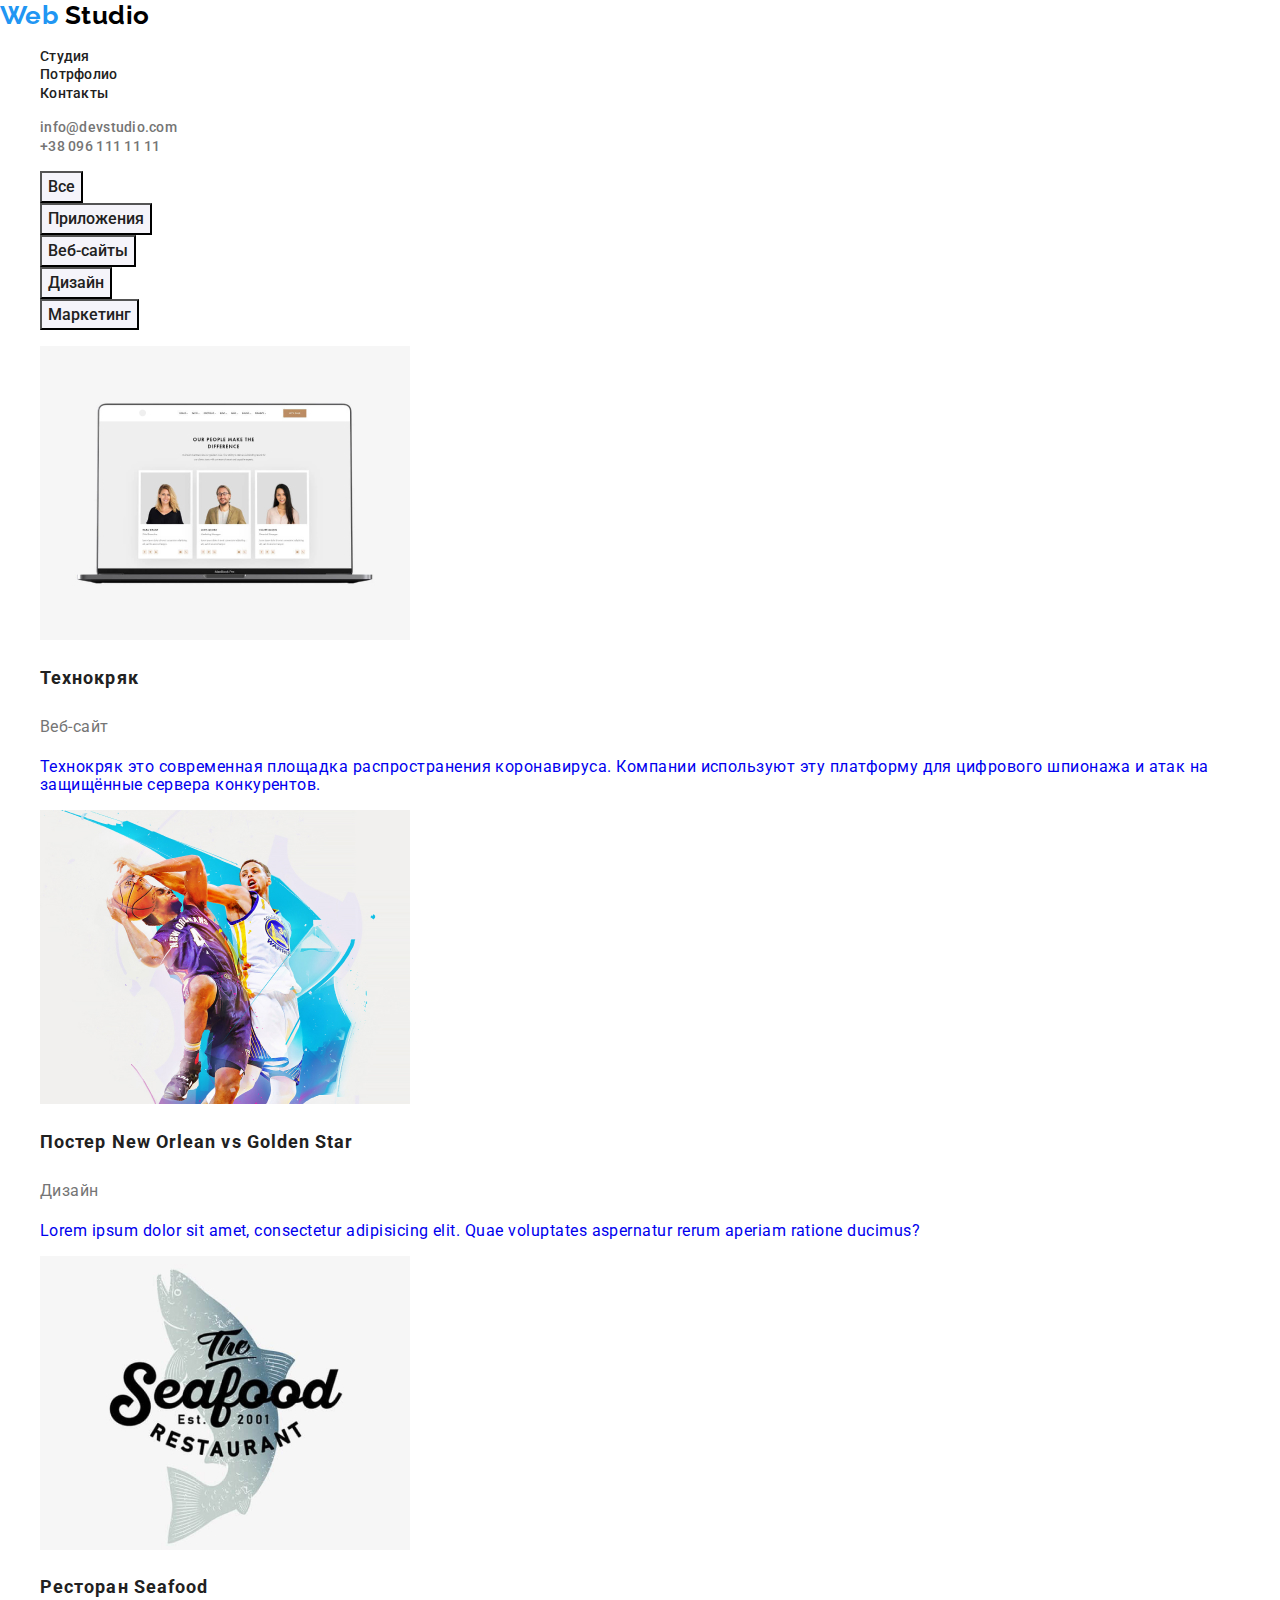
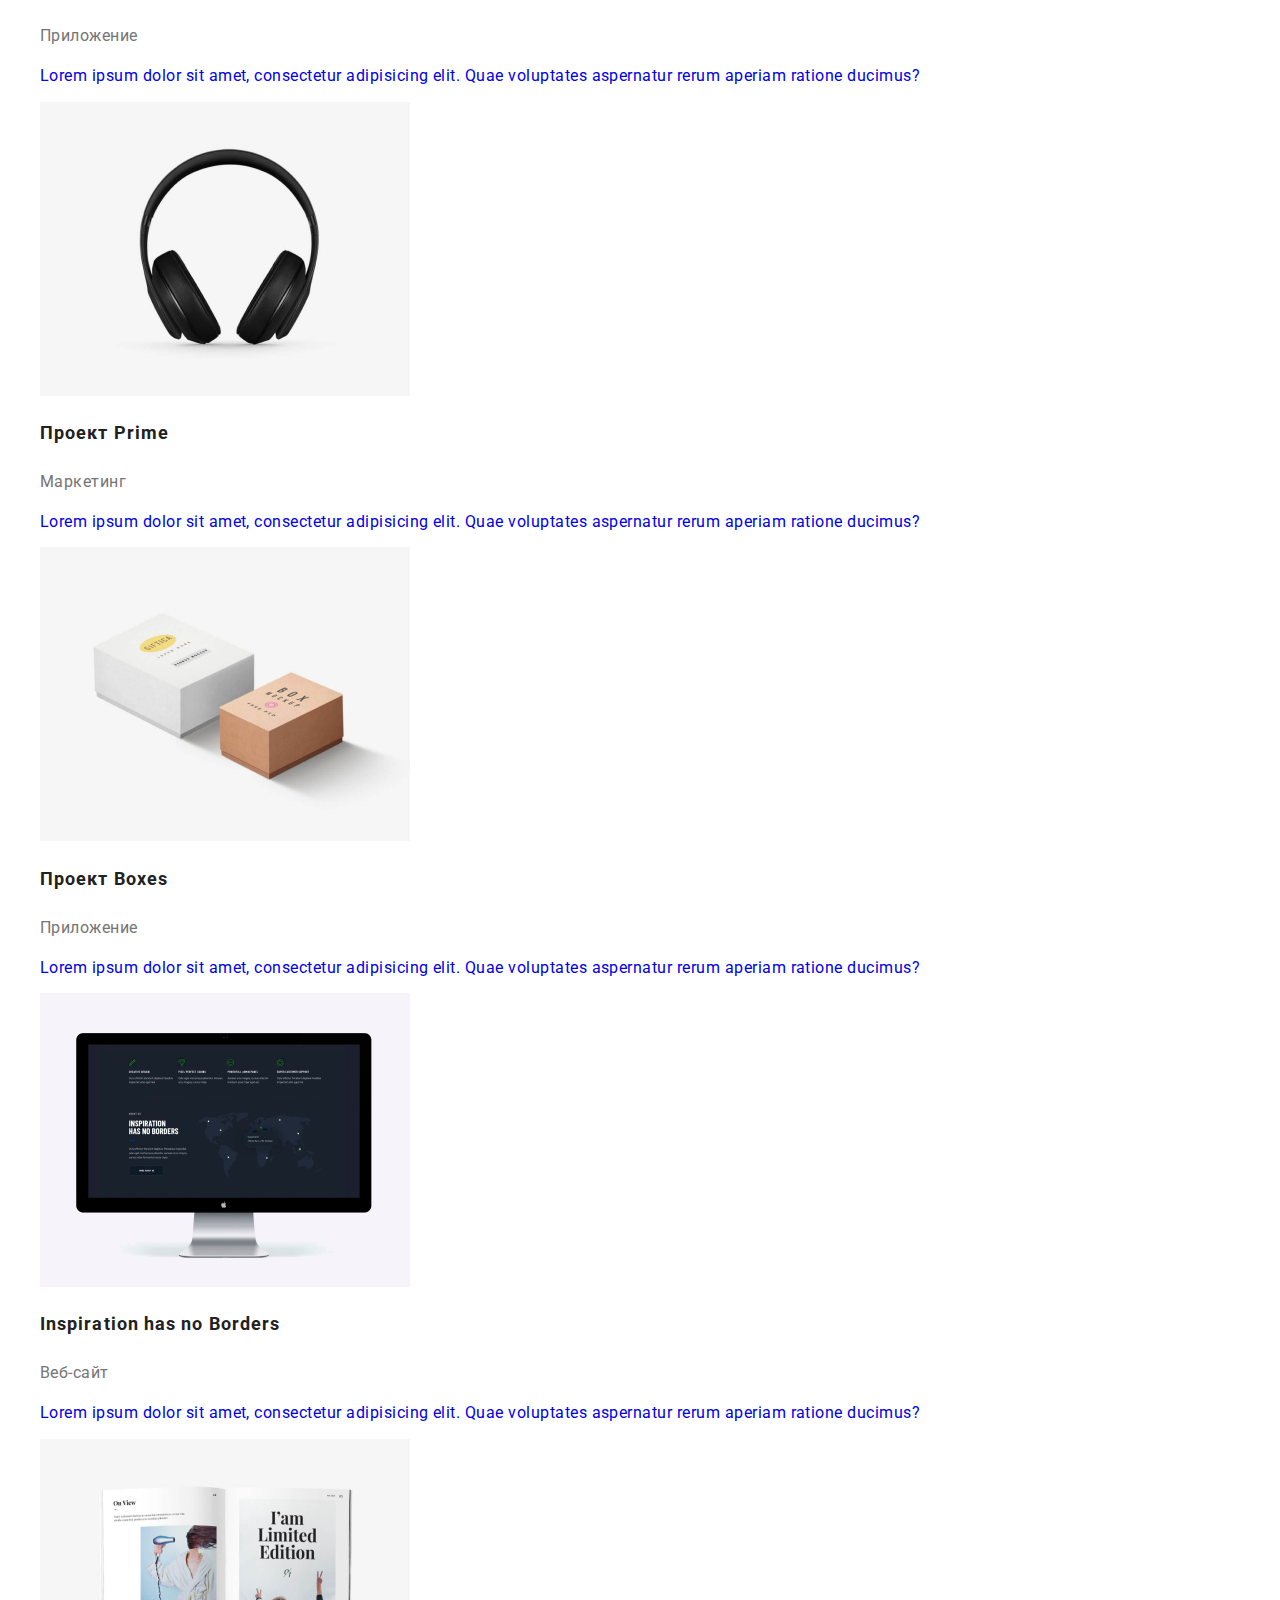
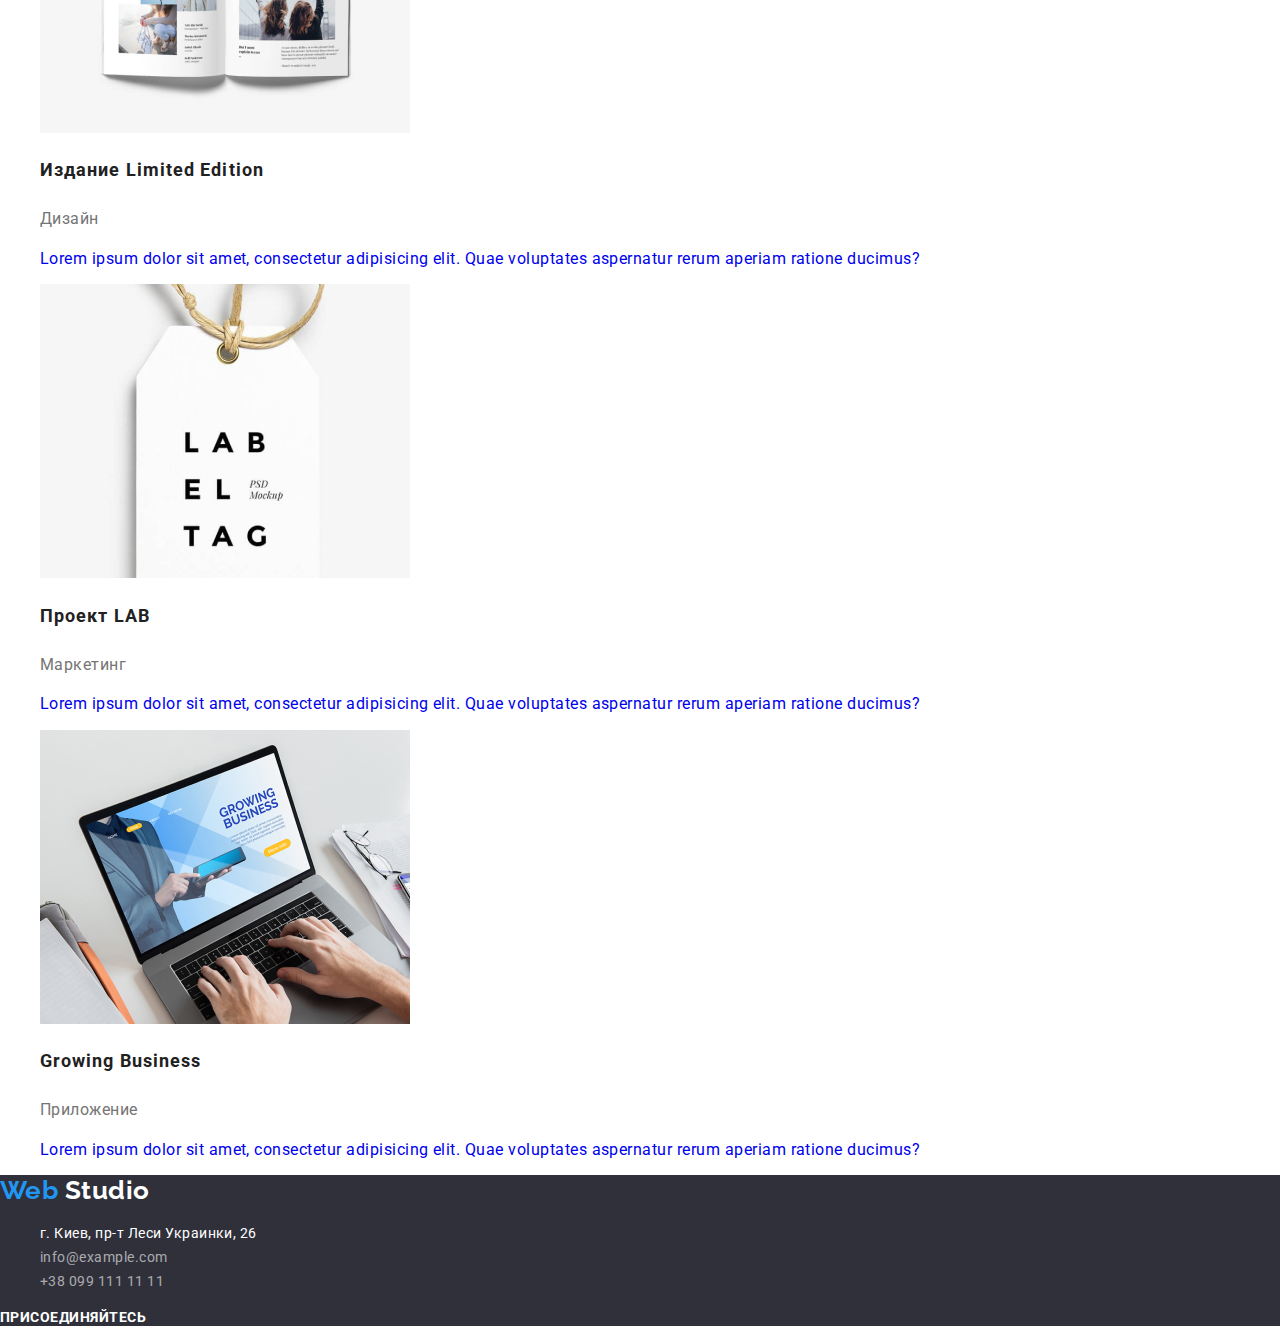
==== portfolio.html @ f80a69b3 "Добавляет файлы с домашней работы №2" ====
<!DOCTYPE html>
<html lang="ru">
  <head>
    <meta charset="UTF-8" />
    <meta name="viewport" content="width=device-width, initial-scale=1.0" />
    <title>Потрфолио</title>
    <link
      href="https://fonts.googleapis.com/css2?family=Raleway:wght@700&family=Roboto:wght@400;500;700;900&display=swap"
      rel="stylesheet"
    />
    <link rel="stylesheet" href="./css/normalize.css" />
    <link rel="stylesheet" href="./css/styles.css" />
  </head>
  <body>
    <header class="header">
      <a href="./index.html" class="logo link"
        ><span class="logo-accent">Web</span> Studio</a
      >
      <nav>
        <ul class="list">
          <li><a href="./index.html" class="link header-nav">Студия</a></li>
          <li>
            <a href="./portfolio.html" class="link header-nav">Потрфолио</a>
          </li>
          <li><a href="#" class="link header-nav">Контакты</a></li>
        </ul>
      </nav>
      <ul class="list">
        <li>
          <a href="mailto:info@devstudio.com" class="link header-phones"
            >info@devstudio.com</a
          >
        </li>
        <li>
          <a href="tel:+380961111111" class="link header-phones"
            >+38 096 111 11 11</a
          >
        </li>
      </ul>
    </header>
    <main>
      <!--portfolio filter-->
      <ul class="list">
        <li><button type="button" class="portfolio-nav-button">Все</button></li>
        <li>
          <button type="button" class="portfolio-nav-button">Приложения</button>
        </li>
        <li>
          <button type="button" class="portfolio-nav-button">Веб-сайты</button>
        </li>
        <li>
          <button type="button" class="portfolio-nav-button">Дизайн</button>
        </li>
        <li>
          <button type="button" class="portfolio-nav-button">Маркетинг</button>
        </li>
      </ul>
      <!--list of works-->
      <section class="works">
        <h1 hidden>Все работы Web Studio</h1>
        <ul class="list">
          <li>
            <a href="#" class="link">
              <img src="./images/tehnokryak.jpg" alt="Технокряк" />
              <h2 class="title">Технокряк</h2>
              <p class="name">Веб-сайт</p>
              <p>
                Технокряк это современная площадка распространения коронавируса.
                Компании используют эту платформу для цифрового шпионажа и атак
                на защищённые сервера конкурентов.
              </p>
            </a>
          </li>
          <li>
            <a href="#" class="link">
              <img
                src="./images/poster-new-orlean-golden-star.jpg"
                alt="Постер New Orlean vs Golden Star"
              />
              <h2 class="title">Постер New Orlean vs Golden Star</h2>
              <p class="name">Дизайн</p>
              <p>
                Lorem ipsum dolor sit amet, consectetur adipisicing elit. Quae
                voluptates aspernatur rerum aperiam ratione ducimus?
              </p>
            </a>
          </li>
          <li>
            <a href="#" class="link">
              <img src="./images/restoran-seafood.jpg" alt="Ресторан Seafood" />
              <h2 class="title">Ресторан Seafood</h2>
              <p class="name">Приложение</p>
              <p>
                Lorem ipsum dolor sit amet, consectetur adipisicing elit. Quae
                voluptates aspernatur rerum aperiam ratione ducimus?
              </p>
            </a>
          </li>
          <li>
            <a href="#" class="link">
              <img src="./images/proekt-prime.jpg" alt="Проект Prime" />
              <h2 class="title">Проект Prime</h2>
              <p class="name">Маркетинг</p>
              <p>
                Lorem ipsum dolor sit amet, consectetur adipisicing elit. Quae
                voluptates aspernatur rerum aperiam ratione ducimus?
              </p>
            </a>
          </li>
          <li>
            <a href="#" class="link">
              <img src="./images/proekt-boxes.jpg" alt="Проект Boxes" />
              <h2 class="title">Проект Boxes</h2>
              <p class="name">Приложение</p>
              <p>
                Lorem ipsum dolor sit amet, consectetur adipisicing elit. Quae
                voluptates aspernatur rerum aperiam ratione ducimus?
              </p>
            </a>
          </li>
          <li>
            <a href="#" class="link">
              <img
                src="./images/inspiration-has-no-borders.jpg"
                alt="Inspiration has no Borders"
              />
              <h2 class="title">Inspiration has no Borders</h2>
              <p class="name">Веб-сайт</p>
              <p>
                Lorem ipsum dolor sit amet, consectetur adipisicing elit. Quae
                voluptates aspernatur rerum aperiam ratione ducimus?
              </p>
            </a>
          </li>
          <li>
            <a href="#" class="link">
              <img
                src="./images/izdanie-limited-edition.jpg"
                alt="Издание Limited Edition"
              />
              <h2 class="title">Издание Limited Edition</h2>
              <p class="name">Дизайн</p>
              <p>
                Lorem ipsum dolor sit amet, consectetur adipisicing elit. Quae
                voluptates aspernatur rerum aperiam ratione ducimus?
              </p>
            </a>
          </li>
          <li>
            <a href="#" class="link">
              <img src="./images/proekt-lab.jpg" alt="Проект LAB" />
              <h2 class="title">Проект LAB</h2>
              <p class="name">Маркетинг</p>
              <p>
                Lorem ipsum dolor sit amet, consectetur adipisicing elit. Quae
                voluptates aspernatur rerum aperiam ratione ducimus?
              </p>
            </a>
          </li>
          <li>
            <a href="#" class="link">
              <img src="./images/growing-business.jpg" alt="Growing Business" />
              <h2 class="title">Growing Business</h2>
              <p class="name">Приложение</p>
              <p>
                Lorem ipsum dolor sit amet, consectetur adipisicing elit. Quae
                voluptates aspernatur rerum aperiam ratione ducimus?
              </p>
            </a>
          </li>
        </ul>
      </section>
    </main>
    <footer>
      <!--Contacts-->
      <div>
        <a href="./index.html" class="footer-logo link"
          ><span class="logo-accent">Web</span> Studio</a
        >
        <addres>
          <ul class="list">
            <li>
              <a
                href="https://goo.gl/maps/sVTpTt4ChwsojPR68"
                target="_blank"
                rel="noopener noreferrer"
                class="link addres"
                >г. Киев, пр-т Леси Украинки, 26</a
              >
            </li>
            <li>
              <a href="mailto:info@example.com" class="link contacts"
                >info@example.com</a
              >
            </li>
            <li>
              <a href="tel:+380991111111" class="link contacts"
                >+38 099 111 11 11</a
              >
            </li>
          </ul>
        </addres>
      </div>
      <!--Social links-->
      <div>
        <h3 class="footer-title">Присоединяйтесь</h3>
        <ul class="list">
          <li>
            <a
              href="#"
              target="_blank"
              rel="noopener noreferrer"
              aria-label="Instagram"
            ></a>
          </li>
          <li>
            <a
              href="#"
              target="_blank"
              rel="noopener noreferrer"
              aria-label="Twitter"
            ></a>
          </li>
          <li>
            <a
              href="#"
              target="_blank"
              rel="noopener noreferrer"
              aria-label="Facebook"
            ></a>
          </li>
          <li>
            <a
              href="#"
              target="_blank"
              rel="noopener noreferrer"
              aria-label="Linkedin"
            ></a>
          </li>
        </ul>
      </div>
    </footer>
  </body>
</html>
---- css/styles.css ----
:root {
  --page-background-color: #ffffff;
  --primary-text-color: #757575;
  --secondary-text-color: #ffffff;
  --title-color: #212121;
  --accent-color: #2196f3;
  --logo-color: #000000;
  --footer-bg: #2f303a;
  --footer-phones: rgba(255, 255, 255, 0.6);
  --button-bg-hover: #188ce8;
  --button-portfolio-bg: #f5f4fa;
}

body {
  background-color: var(--page-background-color);
  color: var(--primary-text-color);
  font-family: Roboto, sans-serif;
  letter-spacing: 0.03em;
}

footer {
  background-color: var(--footer-bg);
}

.list {
  list-style: none;
}
.link {
  text-decoration: none;
}

/* header */
.logo {
  color: var(--logo-color);
  font-family: Raleway, sans-serif;
  font-size: 26px;
  font-weight: 700;
  line-height: 1.19;
}
.logo-accent {
  color: var(--accent-color);
}

.header-nav {
  color: var(--title-color);
  font-weight: 500;
  font-size: 14px;
  line-height: 1.14px;
  letter-spacing: 0.02em;
}
.header-nav:hover {
  color: var(--accent-color);
}
.header-nav:focus {
  color: var(--accent-color);
}

.header-phones {
  color: var(--primary-text-color);
  font-weight: 500;
  font-size: 14px;
  line-height: 1.14px;
  letter-spacing: 0.02em;
}
.header-phones:hover {
  color: var(--accent-color);
}
.header-phones:focus {
  color: var(--accent-color);
}

/* hero (home page) */
.hero-title {
  color: var(--secondary-text-color);
  font-weight: 900;
  font-size: 44px;
  line-height: 1.36;
  text-align: center;
  letter-spacing: 0.06em;
  text-transform: uppercase;
}
.button {
  color: var(--secondary-text-color);
  background-color: var(--accent-color);
  font-weight: 700;
  font-size: 16px;
  line-height: 1.84;
  letter-spacing: 0.06em;
}
.button:hover {
  background-color: var(--button-bg-hover);
}
.button:focus {
  background-color: var(--button-bg-hover);
}
/* all section title (home page) */
.section-title {
  color: var(--title-color);
  font-weight: 700;
  font-size: 36px;
  line-height: 1.17px;
  text-align: center;
}

/* advantages (home page) */
.advantages .title {
  color: var(--title-color);
  font-weight: 700;
  font-size: 14px;
  line-height: 1.14;
  text-transform: uppercase;
}
.advantages .text {
  font-size: 14px;
  line-height: 1.71;
}

/* services (home page) */
.services .title {
  color: var(--secondary-text-color);
  font-weight: 700;
  font-size: 14px;
  line-height: 1.14;
  text-transform: uppercase;
}

/* team (home page) */
.team .title {
  color: var(--title-color);
  font-weight: 500;
  font-size: 16px;
  line-height: 1.19;
}
.team .text {
  font-size: 16px;
  line-height: 1.19;
}

/*footer*/
.footer-logo {
  color: var(--secondary-text-color);
  font-family: Raleway, sans-serif;
  font-weight: 700;
  font-size: 26px;
  line-height: 1.19;
}
.footer-title {
  color: var(--secondary-text-color);
  font-weight: 700;
  font-size: 14px;
  line-height: 1.14;
  text-transform: uppercase;
}
.addres {
  color: var(--secondary-text-color);
  font-size: 14px;
  line-height: 1.71;
}
.contacts {
  color: var(--footer-phones);
  font-size: 14px;
  line-height: 1.71;
}

/* portfolio navigation (portfolio page) */
.portfolio-nav-button {
  background-color: var(--button-portfolio-bg);
  color: var(--title-color);
  font-weight: 500;
  font-size: 16px;
  line-height: 1.62;
}
.portfolio-nav-button:hover {
  background-color: var(--accent-color);
  color: var(--secondary-text-color);
}
.portfolio-nav-button:focus {
  background-color: var(--accent-color);
  color: var(--secondary-text-color);
}

/* list of works (portfolio page) */
.works .title {
  color: var(--title-color);
  font-weight: 700;
  font-size: 18px;
  line-height: 2;
  letter-spacing: 0.06em;
}
.works .name {
  color: var(--primary-text-color);
  font-size: 16px;
  line-height: 1.87;
}
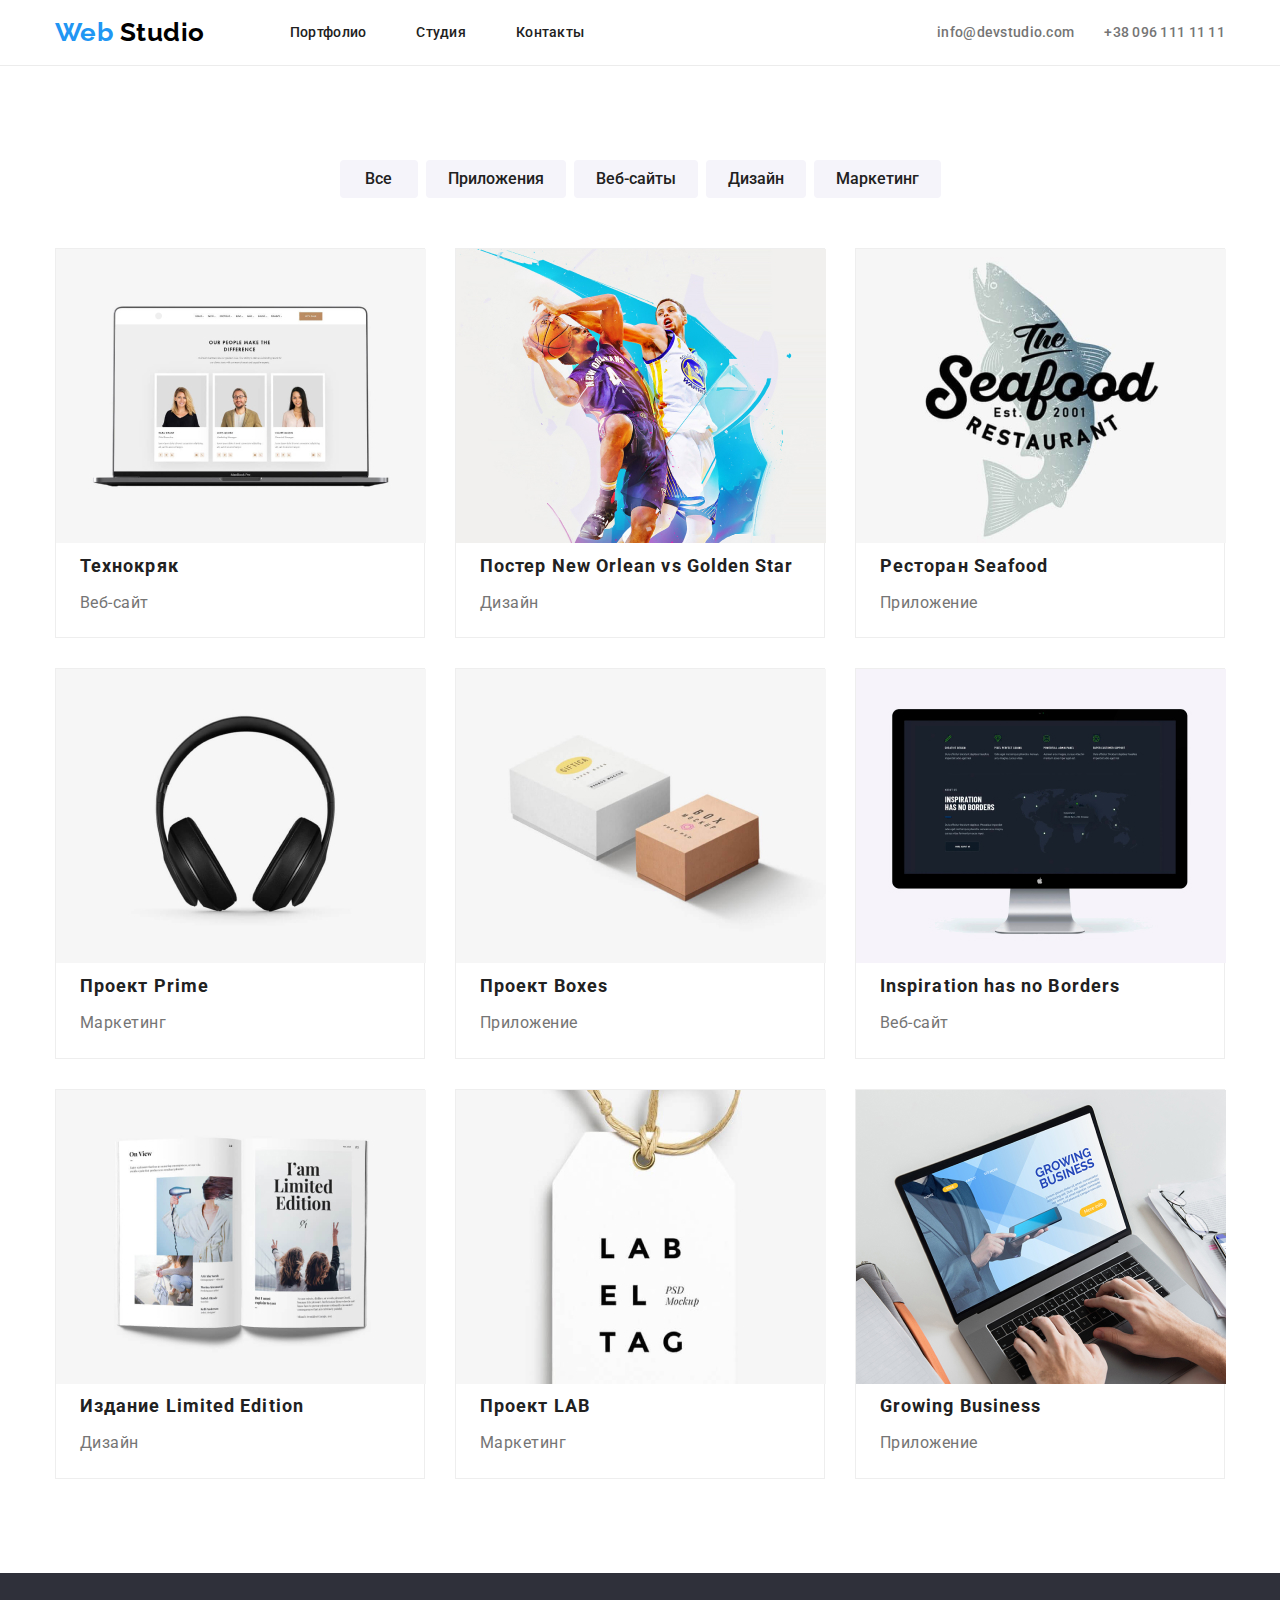
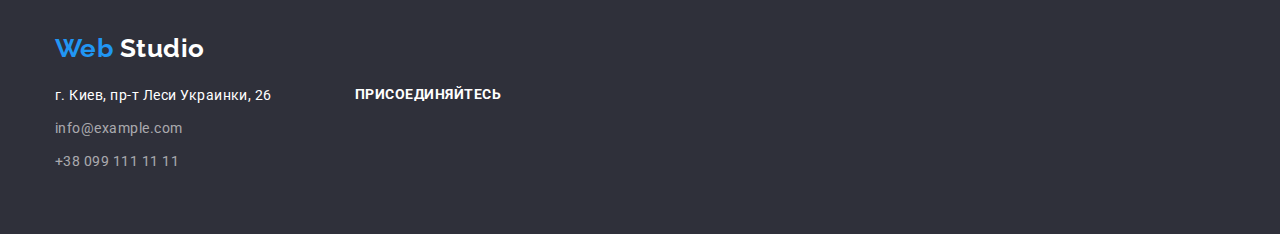
==== commit 35830053: "Верстка главной и портфолио согласно заданию" ====
--- a/portfolio.html
+++ b/portfolio.html
@@ -13,65 +13,71 @@
   </head>
   <body>
     <header class="header">
-      <a href="./index.html" class="logo link"
-        ><span class="logo-accent">Web</span> Studio</a
-      >
-      <nav>
-        <ul class="list">
-          <li><a href="./index.html" class="link header-nav">Студия</a></li>
-          <li>
-            <a href="./portfolio.html" class="link header-nav">Потрфолио</a>
-          </li>
-          <li><a href="#" class="link header-nav">Контакты</a></li>
+      <div class="flex-container">
+        <a href="./index.html" class="logo link"
+          ><span class="logo-accent">Web</span> Studio</a
+        >
+        <nav>
+          <ul class="list site-nav">
+            <li class="item">
+              <a href="./portfolio.html" class="link page-nav">Портфолио</a>
+            </li>
+            <li class="item">
+              <a href="./index.html" class="link page-nav">Студия</a>
+            </li>
+            <li class="item"><a href="#" class="link page-nav">Контакты</a></li>
+          </ul>
+        </nav>
+        <ul class="list site-nav-phone">
+          <li class="item-phone">
+            <a href="mailto:info@devstudio.com" class="link phones-nav"
+              >info@devstudio.com</a
+            >
+          </li>
+          <li class="item-phone">
+            <a href="tel:+380961111111" class="link phones-nav"
+              >+38 096 111 11 11</a
+            >
+          </li>
         </ul>
-      </nav>
-      <ul class="list">
-        <li>
-          <a href="mailto:info@devstudio.com" class="link header-phones"
-            >info@devstudio.com</a
-          >
-        </li>
-        <li>
-          <a href="tel:+380961111111" class="link header-phones"
-            >+38 096 111 11 11</a
-          >
-        </li>
-      </ul>
+      </div>
     </header>
-    <main>
+    <main class="portfolio-container">
       <!--portfolio filter-->
-      <ul class="list">
-        <li><button type="button" class="portfolio-nav-button">Все</button></li>
-        <li>
+      <ul class="portfolio-filter list">
+        <li class="item-filter">
+          <button type="button" class="portfolio-nav-button">Все</button>
+        </li>
+        <li class="item-filter">
           <button type="button" class="portfolio-nav-button">Приложения</button>
         </li>
-        <li>
+        <li class="item-filter">
           <button type="button" class="portfolio-nav-button">Веб-сайты</button>
         </li>
-        <li>
+        <li class="item-filter">
           <button type="button" class="portfolio-nav-button">Дизайн</button>
         </li>
-        <li>
+        <li class="item-filter">
           <button type="button" class="portfolio-nav-button">Маркетинг</button>
         </li>
       </ul>
       <!--list of works-->
       <section class="works">
         <h1 hidden>Все работы Web Studio</h1>
-        <ul class="list">
-          <li>
+        <ul class="list work-list">
+          <li class="item-work">
             <a href="#" class="link">
               <img src="./images/tehnokryak.jpg" alt="Технокряк" />
               <h2 class="title">Технокряк</h2>
               <p class="name">Веб-сайт</p>
-              <p>
+              <!-- <p>
                 Технокряк это современная площадка распространения коронавируса.
                 Компании используют эту платформу для цифрового шпионажа и атак
                 на защищённые сервера конкурентов.
-              </p>
-            </a>
-          </li>
-          <li>
+              </p> -->
+            </a>
+          </li>
+          <li class="item-work">
             <a href="#" class="link">
               <img
                 src="./images/poster-new-orlean-golden-star.jpg"
@@ -79,46 +85,46 @@
               />
               <h2 class="title">Постер New Orlean vs Golden Star</h2>
               <p class="name">Дизайн</p>
-              <p>
-                Lorem ipsum dolor sit amet, consectetur adipisicing elit. Quae
-                voluptates aspernatur rerum aperiam ratione ducimus?
-              </p>
-            </a>
-          </li>
-          <li>
+              <!-- <p>
+                Lorem ipsum dolor sit amet, consectetur adipisicing elit. Quae
+                voluptates aspernatur rerum aperiam ratione ducimus?
+              </p> -->
+            </a>
+          </li>
+          <li class="item-work">
             <a href="#" class="link">
               <img src="./images/restoran-seafood.jpg" alt="Ресторан Seafood" />
               <h2 class="title">Ресторан Seafood</h2>
               <p class="name">Приложение</p>
-              <p>
-                Lorem ipsum dolor sit amet, consectetur adipisicing elit. Quae
-                voluptates aspernatur rerum aperiam ratione ducimus?
-              </p>
-            </a>
-          </li>
-          <li>
+              <!-- <p>
+                Lorem ipsum dolor sit amet, consectetur adipisicing elit. Quae
+                voluptates aspernatur rerum aperiam ratione ducimus?
+              </p> -->
+            </a>
+          </li>
+          <li class="item-work">
             <a href="#" class="link">
               <img src="./images/proekt-prime.jpg" alt="Проект Prime" />
               <h2 class="title">Проект Prime</h2>
               <p class="name">Маркетинг</p>
-              <p>
-                Lorem ipsum dolor sit amet, consectetur adipisicing elit. Quae
-                voluptates aspernatur rerum aperiam ratione ducimus?
-              </p>
-            </a>
-          </li>
-          <li>
+              <!-- <p>
+                Lorem ipsum dolor sit amet, consectetur adipisicing elit. Quae
+                voluptates aspernatur rerum aperiam ratione ducimus?
+              </p> -->
+            </a>
+          </li>
+          <li class="item-work">
             <a href="#" class="link">
               <img src="./images/proekt-boxes.jpg" alt="Проект Boxes" />
               <h2 class="title">Проект Boxes</h2>
               <p class="name">Приложение</p>
-              <p>
-                Lorem ipsum dolor sit amet, consectetur adipisicing elit. Quae
-                voluptates aspernatur rerum aperiam ratione ducimus?
-              </p>
-            </a>
-          </li>
-          <li>
+              <!-- <p>
+                Lorem ipsum dolor sit amet, consectetur adipisicing elit. Quae
+                voluptates aspernatur rerum aperiam ratione ducimus?
+              </p> -->
+            </a>
+          </li>
+          <li class="item-work">
             <a href="#" class="link">
               <img
                 src="./images/inspiration-has-no-borders.jpg"
@@ -126,13 +132,13 @@
               />
               <h2 class="title">Inspiration has no Borders</h2>
               <p class="name">Веб-сайт</p>
-              <p>
-                Lorem ipsum dolor sit amet, consectetur adipisicing elit. Quae
-                voluptates aspernatur rerum aperiam ratione ducimus?
-              </p>
-            </a>
-          </li>
-          <li>
+              <!-- <p>
+                Lorem ipsum dolor sit amet, consectetur adipisicing elit. Quae
+                voluptates aspernatur rerum aperiam ratione ducimus?
+              </p> -->
+            </a>
+          </li>
+          <li class="item-work">
             <a href="#" class="link">
               <img
                 src="./images/izdanie-limited-edition.jpg"
@@ -140,104 +146,106 @@
               />
               <h2 class="title">Издание Limited Edition</h2>
               <p class="name">Дизайн</p>
-              <p>
-                Lorem ipsum dolor sit amet, consectetur adipisicing elit. Quae
-                voluptates aspernatur rerum aperiam ratione ducimus?
-              </p>
-            </a>
-          </li>
-          <li>
+              <!-- <p>
+                Lorem ipsum dolor sit amet, consectetur adipisicing elit. Quae
+                voluptates aspernatur rerum aperiam ratione ducimus?
+              </p> -->
+            </a>
+          </li>
+          <li class="item-work">
             <a href="#" class="link">
               <img src="./images/proekt-lab.jpg" alt="Проект LAB" />
               <h2 class="title">Проект LAB</h2>
               <p class="name">Маркетинг</p>
-              <p>
-                Lorem ipsum dolor sit amet, consectetur adipisicing elit. Quae
-                voluptates aspernatur rerum aperiam ratione ducimus?
-              </p>
-            </a>
-          </li>
-          <li>
+              <!-- <p>
+                Lorem ipsum dolor sit amet, consectetur adipisicing elit. Quae
+                voluptates aspernatur rerum aperiam ratione ducimus?
+              </p> -->
+            </a>
+          </li>
+          <li class="item-work">
             <a href="#" class="link">
               <img src="./images/growing-business.jpg" alt="Growing Business" />
               <h2 class="title">Growing Business</h2>
               <p class="name">Приложение</p>
-              <p>
-                Lorem ipsum dolor sit amet, consectetur adipisicing elit. Quae
-                voluptates aspernatur rerum aperiam ratione ducimus?
-              </p>
+              <!-- <p>
+                Lorem ipsum dolor sit amet, consectetur adipisicing elit. Quae
+                voluptates aspernatur rerum aperiam ratione ducimus?
+              </p> -->
             </a>
           </li>
         </ul>
       </section>
     </main>
     <footer>
-      <!--Contacts-->
-      <div>
-        <a href="./index.html" class="footer-logo link"
-          ><span class="logo-accent">Web</span> Studio</a
-        >
-        <addres>
+      <div class="flex-container">
+        <!--Contacts-->
+        <div class="addres-container">
+          <a href="./index.html" class="footer-logo link"
+            ><span class="logo-accent">Web</span> Studio</a
+          >
+          <addres>
+            <ul class="addres list">
+              <li class="item-addres">
+                <a
+                  href="https://goo.gl/maps/sVTpTt4ChwsojPR68"
+                  target="_blank"
+                  rel="noopener noreferrer"
+                  class="link addres"
+                  >г. Киев, пр-т Леси Украинки, 26</a
+                >
+              </li>
+              <li class="item-addres">
+                <a href="mailto:info@example.com" class="link contacts"
+                  >info@example.com</a
+                >
+              </li>
+              <li class="item-addres">
+                <a href="tel:+380991111111" class="link contacts"
+                  >+38 099 111 11 11</a
+                >
+              </li>
+            </ul>
+          </addres>
+        </div>
+        <!--Social links-->
+        <div class="social-container">
+          <h3 class="footer-title">Присоединяйтесь</h3>
           <ul class="list">
             <li>
               <a
-                href="https://goo.gl/maps/sVTpTt4ChwsojPR68"
-                target="_blank"
-                rel="noopener noreferrer"
-                class="link addres"
-                >г. Киев, пр-т Леси Украинки, 26</a
-              >
-            </li>
-            <li>
-              <a href="mailto:info@example.com" class="link contacts"
-                >info@example.com</a
-              >
-            </li>
-            <li>
-              <a href="tel:+380991111111" class="link contacts"
-                >+38 099 111 11 11</a
-              >
+                href="#"
+                target="_blank"
+                rel="noopener noreferrer"
+                aria-label="Instagram"
+              ></a>
+            </li>
+            <li>
+              <a
+                href="#"
+                target="_blank"
+                rel="noopener noreferrer"
+                aria-label="Twitter"
+              ></a>
+            </li>
+            <li>
+              <a
+                href="#"
+                target="_blank"
+                rel="noopener noreferrer"
+                aria-label="Facebook"
+              ></a>
+            </li>
+            <li>
+              <a
+                href="#"
+                target="_blank"
+                rel="noopener noreferrer"
+                aria-label="Linkedin"
+              ></a>
             </li>
           </ul>
-        </addres>
-      </div>
-      <!--Social links-->
-      <div>
-        <h3 class="footer-title">Присоединяйтесь</h3>
-        <ul class="list">
-          <li>
-            <a
-              href="#"
-              target="_blank"
-              rel="noopener noreferrer"
-              aria-label="Instagram"
-            ></a>
-          </li>
-          <li>
-            <a
-              href="#"
-              target="_blank"
-              rel="noopener noreferrer"
-              aria-label="Twitter"
-            ></a>
-          </li>
-          <li>
-            <a
-              href="#"
-              target="_blank"
-              rel="noopener noreferrer"
-              aria-label="Facebook"
-            ></a>
-          </li>
-          <li>
-            <a
-              href="#"
-              target="_blank"
-              rel="noopener noreferrer"
-              aria-label="Linkedin"
-            ></a>
-          </li>
-        </ul>
+        </div>
       </div>
     </footer>
   </body>
--- a/css/styles.css
+++ b/css/styles.css
@@ -1,3 +1,13 @@
+html {
+  box-sizing: border-box;
+}
+
+*,
+*::before,
+*::after {
+  box-sizing: inherit;
+}
+
 :root {
   --page-background-color: #ffffff;
   --primary-text-color: #757575;
@@ -25,11 +35,36 @@
 .list {
   list-style: none;
 }
+
 .link {
   text-decoration: none;
 }
 
+.flex-container {
+  display: flex;
+  margin-left: auto;
+  margin-right: auto;
+  width: 1200px;
+  padding-left: 15px;
+  padding-right: 15px;
+  align-items: center;
+}
+
+.block-container {
+  display: block;
+  margin-left: auto;
+  margin-right: auto;
+  width: 1200px;
+  padding-left: 15px;
+  padding-right: 15px;
+}
+
 /* header */
+
+.header {
+  border-bottom: 1px solid #ececec;
+}
+
 .logo {
   color: var(--logo-color);
   font-family: Raleway, sans-serif;
@@ -37,49 +72,101 @@
   font-weight: 700;
   line-height: 1.19;
 }
+
 .logo-accent {
   color: var(--accent-color);
 }
 
-.header-nav {
+.site-nav {
+  display: flex;
+  padding-left: 0px;
+  margin-top: 0px;
+  margin-bottom: 0px;
+  margin-left: 85px;
+}
+
+.site-nav .item:not(:last-child) {
+  margin-right: 50px;
+}
+
+.site-nav-phone {
+  display: flex;
+  padding-left: 0px;
+  margin-top: 0px;
+  margin-bottom: 0px;
+  margin-left: auto;
+}
+
+.site-nav-phone .item-phone:not(:last-child) {
+  margin-right: 30px;
+}
+
+.page-nav {
+  display: block;
+  padding: 32px 0px;
+
   color: var(--title-color);
   font-weight: 500;
   font-size: 14px;
   line-height: 1.14px;
   letter-spacing: 0.02em;
 }
-.header-nav:hover {
+
+.page-nav:hover {
   color: var(--accent-color);
 }
-.header-nav:focus {
+
+.page-nav:focus {
   color: var(--accent-color);
 }
 
-.header-phones {
+.phones-nav {
+  display: block;
+  padding: 32px 0px;
+
   color: var(--primary-text-color);
   font-weight: 500;
   font-size: 14px;
   line-height: 1.14px;
   letter-spacing: 0.02em;
 }
-.header-phones:hover {
+
+.phones-nav:hover {
   color: var(--accent-color);
 }
-.header-phones:focus {
+
+.phones-nav:focus {
   color: var(--accent-color);
 }
 
 /* hero (home page) */
+.hero {
+  text-align: center;
+}
+
 .hero-title {
+  width: 696px;
+  margin-top: 0px;
+  margin-bottom: 30px;
+  margin-left: auto;
+  margin-right: auto;
+
   color: var(--secondary-text-color);
   font-weight: 900;
   font-size: 44px;
   line-height: 1.36;
-  text-align: center;
   letter-spacing: 0.06em;
   text-transform: uppercase;
 }
+
 .button {
+  display: inline-block;
+  min-width: 200px;
+  height: 50px;
+  padding: 10px 32px;
+  border-radius: 4px;
+  border-width: 0px;
+
   color: var(--secondary-text-color);
   background-color: var(--accent-color);
   font-weight: 700;
@@ -87,36 +174,77 @@
   line-height: 1.84;
   letter-spacing: 0.06em;
 }
+
 .button:hover {
   background-color: var(--button-bg-hover);
 }
+
 .button:focus {
   background-color: var(--button-bg-hover);
 }
+
 /* all section title (home page) */
 .section-title {
+  margin-top: 0px;
+  margin-bottom: 50px;
+
   color: var(--title-color);
   font-weight: 700;
   font-size: 36px;
-  line-height: 1.17px;
+  line-height: 1.17;
   text-align: center;
 }
 
 /* advantages (home page) */
+.advantages {
+  display: flex;
+  padding-left: 0px;
+  margin-top: 0px;
+  margin-bottom: 0px;
+  padding-top: 94px;
+  padding-bottom: 94px;
+}
+
+.item-advantages {
+  width: 270px;
+}
+
+.item-advantages:not(:last-child) {
+  margin-right: 30px;
+}
+
 .advantages .title {
+  margin-top: 30px;
+  margin-bottom: 10px;
+
   color: var(--title-color);
   font-weight: 700;
   font-size: 14px;
   line-height: 1.14;
   text-transform: uppercase;
 }
+
 .advantages .text {
+  margin-top: 0px;
+  margin-bottom: 0px;
+
   font-size: 14px;
   line-height: 1.71;
 }
 
 /* services (home page) */
+.services {
+  display: flex;
+  padding-left: 0px;
+  margin-top: 0px;
+  margin-bottom: 0px;
+  padding-bottom: 94px;
+}
+
 .services .title {
+  margin-top: 27px;
+  margin-bottom: 27px;
+
   color: var(--secondary-text-color);
   font-weight: 700;
   font-size: 14px;
@@ -124,70 +252,238 @@
   text-transform: uppercase;
 }
 
+.item-services:not(:last-child) {
+  margin-right: 30px;
+}
+
 /* team (home page) */
+.team-bg {
+  padding-top: 94px;
+  padding-bottom: 94px;
+
+  background-color: var(--button-portfolio-bg);
+}
+
+.team {
+  display: flex;
+  padding-left: 0px;
+  margin-top: 0px;
+  margin-bottom: 0px;
+}
+
+.item-team {
+  border-bottom-left-radius: 4px;
+  border-bottom-right-radius: 4px;
+  box-shadow: 0px 2px 1px rgba(0, 0, 0, 0.2), 0px 1px 1px rgba(0, 0, 0, 0.14),
+    0px 1px 3px rgba(0, 0, 0, 0.12);
+  background-color: var(--page-background-color);
+}
+
+.item-team:not(:last-child) {
+  margin-right: 30px;
+}
+
 .team .title {
+  margin-top: 30px;
+  margin-bottom: 10px;
+
   color: var(--title-color);
   font-weight: 500;
   font-size: 16px;
   line-height: 1.19;
-}
+  text-align: center;
+}
+
 .team .text {
+  margin-top: 0px;
+  margin-bottom: 16px;
+
   font-size: 16px;
   line-height: 1.19;
+  text-align: center;
+}
+
+/*Regular customers*/
+.block-container-customers {
+  display: block;
+  margin-left: auto;
+  margin-right: auto;
+  width: 1200px;
+  padding-left: 15px;
+  padding-right: 15px;
+  padding-top: 94px;
+  padding-bottom: 94px;
 }
 
 /*footer*/
+.addres-container {
+  display: block;
+  width: 270px;
+  margin-right: 30px;
+}
+
 .footer-logo {
+  display: block;
+  margin-top: 60px;
+  margin-bottom: 20px;
+
   color: var(--secondary-text-color);
   font-family: Raleway, sans-serif;
   font-weight: 700;
   font-size: 26px;
   line-height: 1.19;
 }
+
+.addres {
+  padding-left: 0px;
+  margin-top: 0px;
+  margin-bottom: 60px;
+
+  color: var(--secondary-text-color);
+  font-size: 14px;
+  line-height: 1.71;
+}
+
+.contacts {
+  color: var(--footer-phones);
+  font-size: 14px;
+  line-height: 1.71;
+}
+
+.item-addres:not(:last-child) {
+  margin-bottom: 9px;
+}
+
+.social-container {
+  display: block;
+  width: 270px;
+  margin-right: 30px;
+}
+
 .footer-title {
+  margin-top: 0px;
+  margin-bottom: 0px;
+
   color: var(--secondary-text-color);
   font-weight: 700;
   font-size: 14px;
   line-height: 1.14;
   text-transform: uppercase;
 }
-.addres {
-  color: var(--secondary-text-color);
-  font-size: 14px;
-  line-height: 1.71;
-}
-.contacts {
-  color: var(--footer-phones);
-  font-size: 14px;
-  line-height: 1.71;
-}
 
 /* portfolio navigation (portfolio page) */
+.portfolio-container {
+  display: block;
+  margin-left: auto;
+  margin-right: auto;
+  width: 1200px;
+  padding-left: 15px;
+  padding-right: 15px;
+  padding-top: 94px;
+  padding-bottom: 94px;
+}
+
+.portfolio-filter {
+  display: flex;
+  margin-top: 0px;
+  margin-bottom: 50px;
+  padding-left: 0px;
+  justify-content: center;
+}
+
+.item-filter:not(:last-child) {
+  margin-right: 8px;
+}
+
 .portfolio-nav-button {
+  display: inline-block;
+  min-width: 78px;
+  height: 38px;
+  padding-bottom: 6px;
+  padding-left: 22px;
+  padding-right: 22px;
+  padding-top: 6px;
+  border-radius: 4px;
+  border-width: 0px;
+
   background-color: var(--button-portfolio-bg);
   color: var(--title-color);
   font-weight: 500;
   font-size: 16px;
   line-height: 1.62;
 }
+
 .portfolio-nav-button:hover {
   background-color: var(--accent-color);
   color: var(--secondary-text-color);
-}
+  box-shadow: 0px 2px 2px rgba(0, 0, 0, 0.12), 0px 1px 2px rgba(0, 0, 0, 0.08),
+    0px 3px 1px rgba(0, 0, 0, 0.1);
+}
+
 .portfolio-nav-button:focus {
   background-color: var(--accent-color);
   color: var(--secondary-text-color);
+  box-shadow: 0px 2px 2px rgba(0, 0, 0, 0.12), 0px 1px 2px rgba(0, 0, 0, 0.08),
+    0px 3px 1px rgba(0, 0, 0, 0.1);
 }
 
 /* list of works (portfolio page) */
+.work-list {
+  display: flex;
+  flex-wrap: wrap;
+  margin-top: 0px;
+  margin-bottom: 0px;
+  padding-left: 0px;
+}
+
+.item-work {
+  /* width: 370px; */
+  width: calc((100% - 60px) / 3);
+  margin-right: 30px;
+  margin-bottom: 30px;
+  border: 1px solid #eeeeee;
+}
+
+.item-work:nth-child(3n + 3) {
+  margin-right: 0px;
+}
+
+.item-work:nth-last-child(-n + 3) {
+  margin-bottom: 0px;
+}
+
+.item-work:hover {
+  box-sizing: border-box;
+  box-shadow: 1px 4px 6px rgba(0, 0, 0, 0.16), 0px 4px 4px rgba(0, 0, 0, 0.06),
+    0px 1px 1px rgba(0, 0, 0, 0.12);
+}
+
+.item-work:focus {
+  box-sizing: border-box;
+  box-shadow: 1px 4px 6px rgba(0, 0, 0, 0.16), 0px 4px 4px rgba(0, 0, 0, 0.06),
+    0px 1px 1px rgba(0, 0, 0, 0.12);
+}
 .works .title {
+  margin-top: 0px;
+  margin-bottom: 4px;
+  margin-left: 24px;
+  margin-right: 24px;
+  text-align: left;
+
   color: var(--title-color);
   font-weight: 700;
   font-size: 18px;
   line-height: 2;
   letter-spacing: 0.06em;
 }
+
 .works .name {
+  margin-top: 0px;
+  margin-bottom: 20px;
+  margin-left: 24px;
+  margin-right: 24px;
+  text-align: left;
+
   color: var(--primary-text-color);
   font-size: 16px;
   line-height: 1.87;
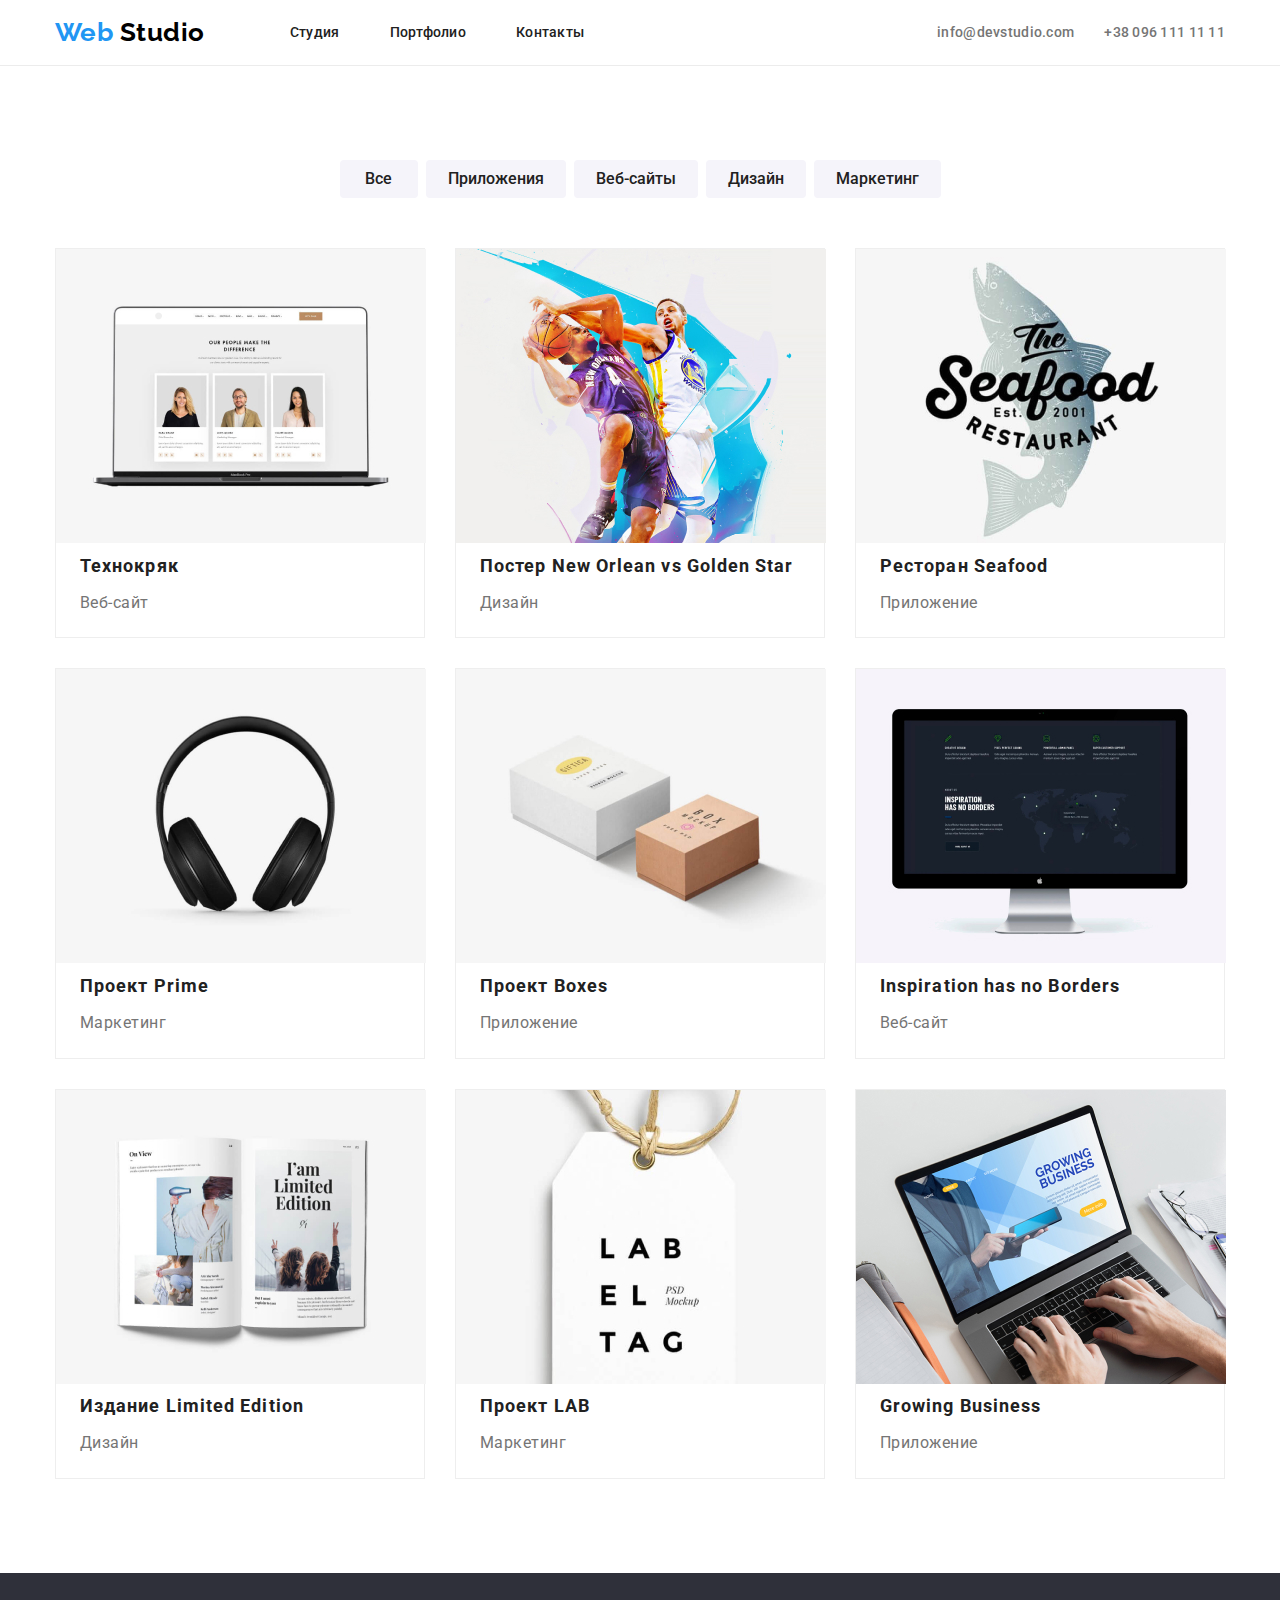
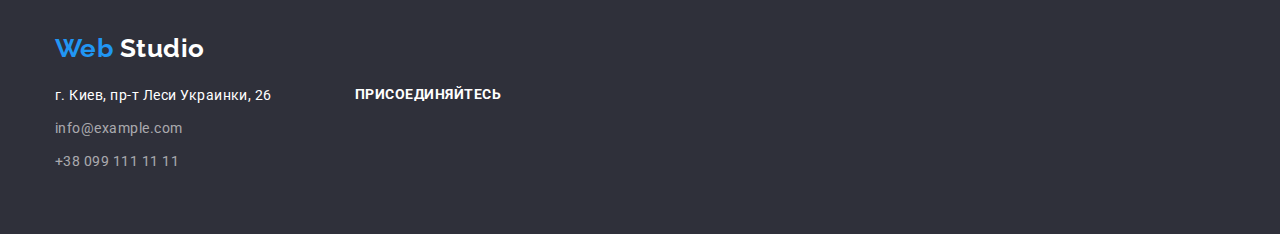
==== commit e21adb29: "Исправляет ошибки в коде" ====
--- a/portfolio.html
+++ b/portfolio.html
@@ -20,10 +20,10 @@
         <nav>
           <ul class="list site-nav">
             <li class="item">
+              <a href="./index.html" class="link page-nav">Студия</a>
+            </li>
+            <li class="item">
               <a href="./portfolio.html" class="link page-nav">Портфолио</a>
-            </li>
-            <li class="item">
-              <a href="./index.html" class="link page-nav">Студия</a>
             </li>
             <li class="item"><a href="#" class="link page-nav">Контакты</a></li>
           </ul>
--- a/css/styles.css
+++ b/css/styles.css
@@ -19,6 +19,7 @@
   --footer-phones: rgba(255, 255, 255, 0.6);
   --button-bg-hover: #188ce8;
   --button-portfolio-bg: #f5f4fa;
+  --customer-logo: #afb1b8;
 }
 
 body {
@@ -141,7 +142,12 @@
 
 /* hero (home page) */
 .hero {
+  padding-top: 200px;
+  padding-bottom: 200px;
+
   text-align: center;
+  height: 600px;
+  background-color: grey;
 }
 
 .hero-title {
@@ -197,20 +203,29 @@
 
 /* advantages (home page) */
 .advantages {
-  display: flex;
-  padding-left: 0px;
-  margin-top: 0px;
-  margin-bottom: 0px;
   padding-top: 94px;
   padding-bottom: 94px;
 }
 
+.advantages-list {
+  display: flex;
+  padding-left: 0px;
+  margin-top: 0px;
+  margin-bottom: 0px;
+}
+
 .item-advantages {
   width: 270px;
 }
 
 .item-advantages:not(:last-child) {
   margin-right: 30px;
+}
+
+.icon-bg {
+  height: 120px;
+  background-color: var(--button-portfolio-bg);
+  border-radius: 4px;
 }
 
 .advantages .title {
@@ -257,14 +272,14 @@
 }
 
 /* team (home page) */
-.team-bg {
+.team {
   padding-top: 94px;
   padding-bottom: 94px;
 
   background-color: var(--button-portfolio-bg);
 }
 
-.team {
+.team-list {
   display: flex;
   padding-left: 0px;
   margin-top: 0px;
@@ -304,15 +319,39 @@
 }
 
 /*Regular customers*/
-.block-container-customers {
-  display: block;
-  margin-left: auto;
-  margin-right: auto;
-  width: 1200px;
-  padding-left: 15px;
-  padding-right: 15px;
+.section-customers {
   padding-top: 94px;
   padding-bottom: 94px;
+}
+
+.customers-list {
+  display: flex;
+  padding-left: 0px;
+  margin-top: 0px;
+  margin-bottom: 0px;
+}
+
+.item-customer {
+  margin-right: 30px;
+}
+
+.item-customer:last-child {
+  margin-right: 0px;
+}
+
+.customer {
+  width: 170px;
+  height: 90px;
+  border: 1px solid var(--customer-logo);
+  border-radius: 4px;
+}
+
+.customer:hover {
+  border-color: var(--accent-color);
+}
+
+.customer:focus {
+  border-color: var(--accent-color);
 }
 
 /*footer*/
